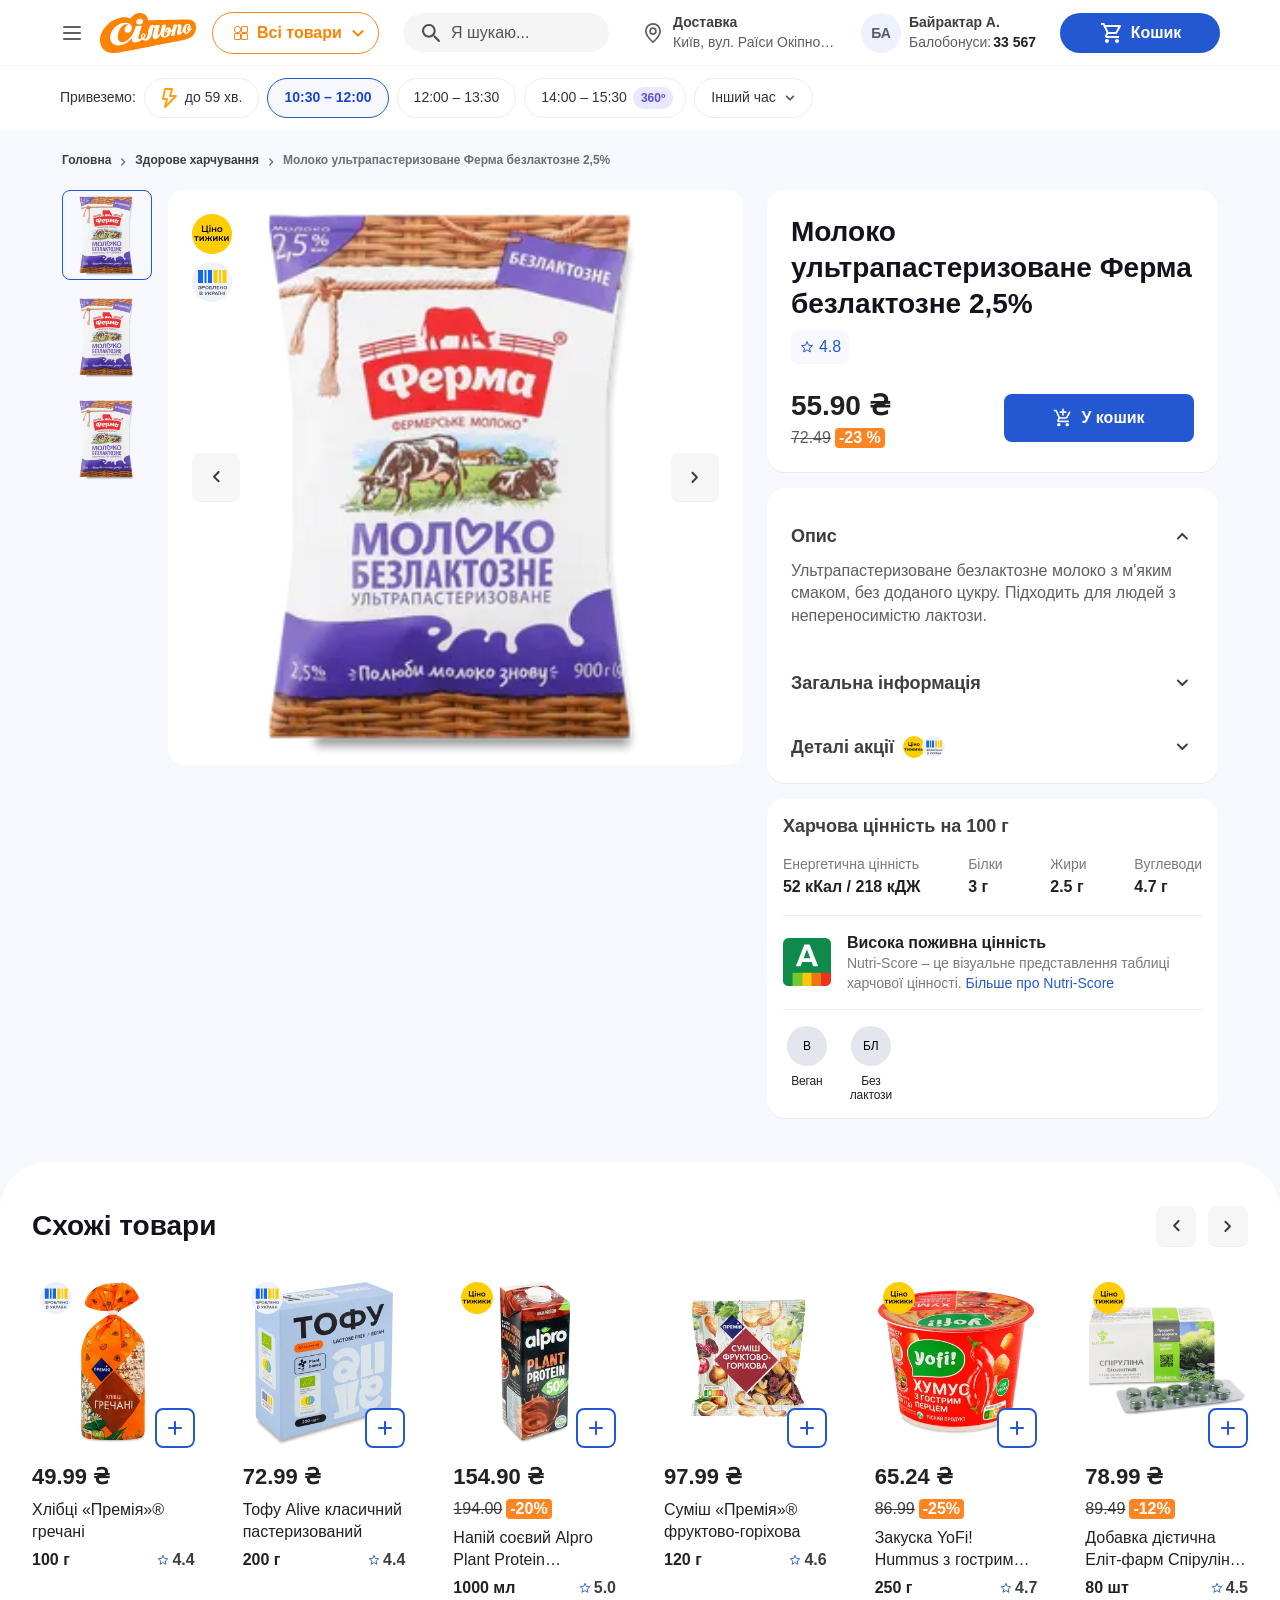
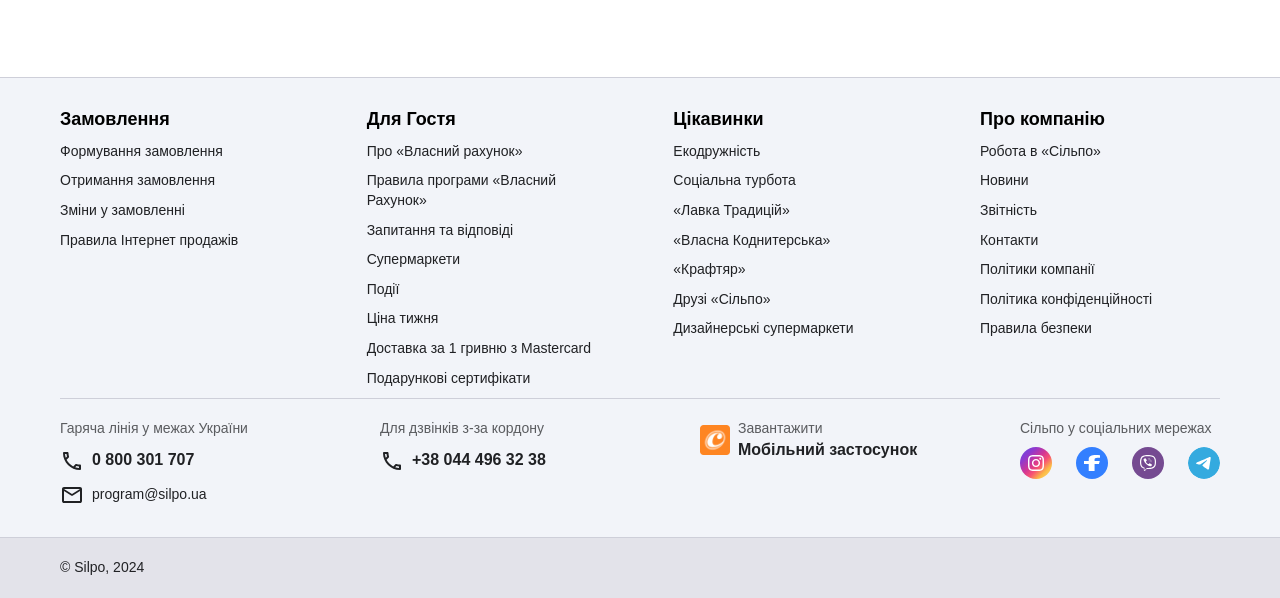
==== docs/product-2.html @ 49ce279c "Rename he/ to docs/ for GitHub Pages GitHub Pages' "deploy from a branch" source only supports the r" ====
<!doctype html>
<html lang="uk">
<head>
<meta charset="UTF-8" />
<meta name="viewport" content="width=device-width, initial-scale=1.0" />
<title id="page-title">Товар — Сільпо</title>
<link rel="stylesheet" href="styles.css" />
</head>
<body class="pdp-body">

  <div class="pdp-header-bar">
  <header class="header-row">
    <div class="header-left">
      <div class="header-brand">
        <img class="icon-btn" src="assets/burger-menu.svg" alt="Меню" />
        <img class="logo" src="assets/logo.svg" alt="Сільпо" />
        <div class="all-goods-pill">
          <span class="services-icon"><span></span><span></span><span></span><span></span></span>
          <span class="label">Всі товари</span>
          <img class="icon-btn" src="assets/expand-more.svg" alt="" />
        </div>
      </div>
      <div class="header-search">
        <img class="icon-btn" src="assets/search-icon.svg" alt="" />
        <span>Я шукаю...</span>
      </div>
    </div>
    <div class="header-right">
      <div class="location">
        <div class="location-icon-wrap"><img src="assets/location-icon.svg" alt="" /></div>
        <div class="location-text">
          <div class="line1">Доставка</div>
          <div class="line2">Київ, вул. Раїси Окіпної, 7...</div>
        </div>
      </div>
      <div class="profile">
        <div class="profile-avatar">БА</div>
        <div class="profile-info">
          <div class="name">Байрактар А.</div>
          <div class="balance"><span class="label">Балобонуси:</span><span class="value">33 567</span></div>
        </div>
      </div>
      <button class="header-cart-btn" aria-label="Кошик">
        <img src="assets/cart-outline.svg" alt="" />
        <span>Кошик</span>
      </button>
    </div>

    <div class="header-row-mobile">
      <div class="header-mobile-left">
        <img class="icon-btn" src="assets/burger-menu.svg" alt="Меню" />
        <img class="logo" src="assets/logo.svg" alt="Сільпо" />
        <button class="mobile-icon-btn"><img src="assets/search-icon.svg" alt="Пошук" /></button>
      </div>
      <div class="header-mobile-right">
        <div class="location-mobile">
          <button class="mobile-icon-btn"><img src="assets/location-icon.svg" alt="Доставка" /></button>
          <span class="location-mobile-text">Київ, вул. Раїси Окіпної, 7...</span>
        </div>
        <div class="profile-avatar profile-avatar-mobile">БА</div>
      </div>
    </div>
  </header>
  </div>

  <div class="pdp-timeslots-bar">
  <div class="timeslots">
    <span class="timeslots-label">Привеземо:</span>
    <div class="chip with-icon"><img src="assets/express-default.svg" alt="" />до 59 хв.</div>
    <div class="chip selected">10:30 – 12:00<img class="mobile-only-chevron" src="assets/expand-more-down.svg" alt="" /></div>
    <div class="chip">12:00 – 13:30</div>
    <div class="chip with-tag">14:00 – 15:30 <span class="tag-pill">360º</span></div>
    <div class="chip dropdown">Інший час <img src="assets/expand-more-down.svg" alt="" /></div>
  </div>
  </div>

  <section class="pdp-hero">
   <div class="pdp-hero-content">
    <nav class="pdp-breadcrumbs">
      <a href="index-2.html">Головна</a>
      <img src="assets/breadcrumb-chevron.svg" class="pdp-breadcrumb-chevron" alt="" />
      <a href="index-2.html">Здорове харчування</a>
      <img src="assets/breadcrumb-chevron.svg" class="pdp-breadcrumb-chevron" alt="" />
      <span class="pdp-crumb-current" id="crumb-current"></span>
    </nav>
    <div class="pdp-hero-inner">
    <div class="pdp-gallery">
      <div class="pdp-thumbs" id="pdp-thumbs"></div>
      <div class="pdp-main-photo">
        <img id="pdp-main-img" src="" alt="" />
        <div class="pdp-photo-badges" id="pdp-photo-badges"></div>
        <div class="pdp-photo-nav">
          <button class="pdp-nav-btn prev"><img src="assets/pdp/pdp-collapse-nav.svg" alt="Попереднє фото" /></button>
          <button class="pdp-nav-btn next"><img src="assets/pdp/pdp-collapse-nav.svg" alt="Наступне фото" /></button>
        </div>
      </div>
    </div>

    <div class="pdp-info">
      <div class="pdp-details-card">
        <div class="pdp-title-block">
          <h1 class="pdp-title" id="pdp-title"></h1>
          <div class="pdp-rating">
            <img src="assets/pdp/pdp-star.svg" alt="" />
            <span id="pdp-rating-text"></span>
          </div>
        </div>
        <div class="pdp-price-buy">
          <div class="pdp-price-box">
            <div class="pdp-price" id="pdp-price"></div>
            <div class="pdp-discount-row" id="pdp-discount-row">
              <span class="pdp-old-price" id="pdp-old-price"></span>
              <span class="pdp-discount-tag" id="pdp-discount-tag"></span>
            </div>
          </div>
          <button class="pdp-buy-btn">
            <img src="assets/pdp/pdp-minus.svg" alt="" />
            <span>У кошик</span>
          </button>
        </div>
      </div>

      <div class="pdp-accordions-card">
        <div class="pdp-accordion open">
          <button class="pdp-accordion-toggle" aria-expanded="true">
            <span class="pdp-accordion-title">Опис</span>
            <img class="pdp-accordion-chevron" src="assets/pdp/pdp-collapse.svg" alt="" />
          </button>
          <div class="pdp-accordion-content">
            <div class="pdp-promo-row">
              <div class="pdp-promo-text">
                <p id="pdp-description"></p>
              </div>
            </div>
          </div>
        </div>

        <div class="pdp-accordion">
          <button class="pdp-accordion-toggle" aria-expanded="false">
            <span class="pdp-accordion-title">Загальна інформація</span>
            <img class="pdp-accordion-chevron" src="assets/pdp/pdp-collapse.svg" alt="" />
          </button>
          <div class="pdp-accordion-content">
            <div class="pdp-info-row"><span class="pdp-info-label">Країна</span><span class="pdp-info-value" id="pdp-country"></span></div>
            <div class="pdp-info-row"><span class="pdp-info-label">Торгова марка</span><span class="pdp-info-value" id="pdp-brand"></span></div>
            <div class="pdp-info-row"><span class="pdp-info-label">Кількість одиниць</span><span class="pdp-info-value" id="pdp-units"></span></div>
          </div>
        </div>

        <div class="pdp-accordion" id="pdp-promo-accordion">
          <button class="pdp-accordion-toggle" aria-expanded="false">
            <span class="pdp-accordion-title">Деталі акції</span>
            <span class="pdp-accordion-badges" id="pdp-accordion-badges"></span>
            <img class="pdp-accordion-chevron" src="assets/pdp/pdp-collapse.svg" alt="" />
          </button>
          <div class="pdp-accordion-content" id="pdp-promo-rows"></div>
        </div>
      </div>

      <div class="pdp-nutrients-card">
        <p class="pdp-nutrients-title">Харчова цінність на 100 г</p>
        <div class="pdp-nutrients-table">
          <div class="pdp-nutrients-value">
            <span class="pdp-nutrients-label">Енергетична цінність</span>
            <span class="pdp-nutrients-amount" id="pdp-nutrients-energy"></span>
          </div>
          <div class="pdp-nutrients-value">
            <span class="pdp-nutrients-label">Білки</span>
            <span class="pdp-nutrients-amount" id="pdp-nutrients-protein"></span>
          </div>
          <div class="pdp-nutrients-value">
            <span class="pdp-nutrients-label">Жири</span>
            <span class="pdp-nutrients-amount" id="pdp-nutrients-fat"></span>
          </div>
          <div class="pdp-nutrients-value">
            <span class="pdp-nutrients-label">Вуглеводи</span>
            <span class="pdp-nutrients-amount" id="pdp-nutrients-carbs"></span>
          </div>
        </div>
        <div class="pdp-nutrients-score-row" id="pdp-nutrients-score-row"></div>
        <div class="pdp-nutrients-tags-row" id="pdp-nutrients-tags"></div>
      </div>
    </div>
   </div>
   </div>
  </section>

  <section class="pdp-similar">
    <div class="pdp-similar-header">
      <h2>Схожі товари</h2>
      <div class="pdp-similar-nav">
        <button class="pdp-nav-btn small prev"><img src="assets/pdp/pdp-collapse.svg" alt="Попередні" /></button>
        <button class="pdp-nav-btn small next"><img src="assets/pdp/pdp-collapse.svg" alt="Наступні" /></button>
      </div>
    </div>
    <div class="pdp-similar-grid" id="pdp-similar-grid"></div>
  </section>

<footer class="site-footer">
  <div class="footer-top">
    <div class="footer-top-inner">
      <div class="footer-columns">
        <div class="footer-col">
          <button class="footer-col-toggle" aria-expanded="false">
            <h3>Замовлення</h3>
            <img class="footer-chevron" src="assets/footer-chevron.svg" alt="" />
          </button>
          <div class="footer-col-links">
            <a href="#">Формування замовлення</a>
            <a href="#">Отримання замовлення</a>
            <a href="#">Зміни у замовленні</a>
            <a href="#">Правила Інтернет продажів</a>
          </div>
        </div>
        <div class="footer-col">
          <button class="footer-col-toggle" aria-expanded="false">
            <h3>Для Гостя</h3>
            <img class="footer-chevron" src="assets/footer-chevron.svg" alt="" />
          </button>
          <div class="footer-col-links">
            <a href="#">Про «Власний рахунок»</a>
            <a href="#">Правила програми «Власний Рахунок»</a>
            <a href="#">Запитання та відповіді</a>
            <a href="#">Cупермаркети</a>
            <a href="#">Події</a>
            <a href="#">Ціна тижня</a>
            <a href="#">Доставка за 1 гривню з Masterсard</a>
            <a href="#">Подарункові сертифікати</a>
          </div>
        </div>
        <div class="footer-col">
          <button class="footer-col-toggle" aria-expanded="false">
            <h3>Цікавинки</h3>
            <img class="footer-chevron" src="assets/footer-chevron.svg" alt="" />
          </button>
          <div class="footer-col-links">
            <a href="#">Екодружність</a>
            <a href="#">Соціальна турбота</a>
            <a href="#">«Лавка Традицій»</a>
            <a href="#">«Власна Коднитерська»</a>
            <a href="#">«Крафтяр»</a>
            <a href="#">Друзі «Сільпо»</a>
            <a href="#">Дизайнерські супермаркети</a>
          </div>
        </div>
        <div class="footer-col">
          <button class="footer-col-toggle" aria-expanded="false">
            <h3>Про компанію</h3>
            <img class="footer-chevron" src="assets/footer-chevron.svg" alt="" />
          </button>
          <div class="footer-col-links">
            <a href="#">Робота в «Сільпо»</a>
            <a href="#">Новини</a>
            <a href="#">Звітність</a>
            <a href="#">Контакти</a>
            <a href="#">Політики компанії</a>
            <a href="#">Політика конфіденційності</a>
            <a href="#">Правила безпеки</a>
          </div>
        </div>
      </div>

      <div class="footer-contact-row">
        <div class="footer-call">
          <span class="call-label">Гаряча лінія у межах України</span>
          <span class="call-value"><img src="assets/phone-icon.svg" alt="" /><span>0 800 301 707</span></span>
          <span class="footer-mail"><img src="assets/mail-icon.svg" alt="" /><span>program@silpo.ua</span></span>
        </div>
        <div class="footer-call">
          <span class="call-label">Для дзвінків з-за кордону</span>
          <span class="call-value"><img src="assets/phone-icon.svg" alt="" /><span>+38 044 496 32 38</span></span>
        </div>
        <div class="footer-app">
          <img src="assets/logo-app.png" alt="Сільпо застосунок" />
          <div>
            <div class="app-download">Завантажити</div>
            <div class="app-name">Мобільний застосунок</div>
          </div>
        </div>
        <div class="footer-social">
          <span>Сільпо у соціальних мережах</span>
          <div class="icons">
            <span class="social-icon instagram"><img src="assets/social-instagram-glyph.svg" alt="Instagram" /></span>
            <span class="social-icon facebook"><img src="assets/social-facebook-glyph.svg" alt="Facebook" /></span>
            <span class="social-icon viber"><img src="assets/social-viber-glyph.svg" alt="Viber" /></span>
            <span class="social-icon telegram"><img src="assets/social-fourth.svg" alt="Telegram" /></span>
          </div>
        </div>
      </div>
    </div>
  </div>
  <div class="footer-bottom">
    <div class="footer-bottom-inner"><span>© Silpo, 2024</span></div>
  </div>
</footer>

<div class="pdp-sticky-bar">
  <div class="pdp-price-box">
    <div class="pdp-price" id="sticky-price"></div>
    <div class="pdp-discount-row" id="sticky-discount-row">
      <span class="pdp-old-price" id="sticky-old-price"></span>
      <span class="pdp-discount-tag" id="sticky-discount-tag"></span>
    </div>
  </div>
  <button class="pdp-buy-btn">
    <img src="assets/pdp/pdp-minus.svg" alt="" />
    <span>У кошик</span>
  </button>
</div>

<div class="pdp-cart-bubble">
  <span class="pdp-cart-icon-wrap">
    <img src="assets/pdp/cart-icon.svg" alt="" />
    <span class="pdp-cart-badge">6</span>
  </span>
  <span class="pdp-cart-total">123.00 грн</span>
</div>

<script src="common.js"></script>
<script src="products.js"></script>
<script src="pdp-2.js"></script>
</body>
</html>
---- docs/styles.css ----
* {
  box-sizing: border-box;
  margin: 0;
  padding: 0;
}

:root {
  --font-proxima: 'Proxima Nova', -apple-system, BlinkMacSystemFont, 'Segoe UI', Arial, sans-serif;
  --font-silpo: 'Silpo Text', -apple-system, BlinkMacSystemFont, 'Segoe UI', Arial, sans-serif;

  --black-87: rgba(19, 19, 30, 0.87);
  --black-72: rgba(19, 19, 30, 0.72);
  --black-60: rgba(19, 19, 30, 0.6);
  --black-8: rgba(19, 19, 30, 0.08);
  --black-4: rgba(19, 19, 30, 0.04);

  --gray-87: rgba(32, 33, 36, 0.87);
  --gray-72: rgba(32, 33, 36, 0.72);
  --gray-54: rgba(32, 33, 36, 0.54);
  --gray-38: rgba(32, 33, 36, 0.38);

  --blue-500: #2358d1;
  --blue-600: #1a47c6;
  --blue-700: #2458d3;
  --blue-50: #f6f8fd;
  --blue-100: #eef2fc;

  --orange-500: #fe8522;
  --orange-alt: #ff8200;

  --purple-bg: #e9e8ff;
  --purple-text: #5751d5;

  --text-primary: #202124;
  --additional-300: #cecfd9;
  --additional-100: #f2f4f9;
  --additional-300b: #e3e3ea;
}

html, body {
  background: #ffffff;
  color: var(--text-primary);
  font-family: var(--font-silpo);
}

img {
  display: block;
  max-width: 100%;
}

button {
  font: inherit;
  color: inherit;
  background: none;
  border: none;
  cursor: pointer;
}

.page {
  max-width: 1440px;
  margin: 0 auto;
  background: #ffffff;
}

/* ===== Header ===== */
.pdp-header-bar {
  position: sticky;
  top: 0;
  z-index: 50;
  width: 100%;
  background: #ffffff;
}
.pdp-timeslots-bar {
  width: 100%;
  background: #ffffff;
}
.header-row {
  position: sticky;
  top: 0;
  z-index: 50;
  display: flex;
  align-items: center;
  justify-content: center;
  gap: 24px;
  padding: 12px 60px;
  max-width: 1440px;
  margin: 0 auto;
  background: #ffffff;
}
.header-row::after {
  content: "";
  position: absolute;
  left: 50%;
  bottom: 0;
  width: 100vw;
  transform: translateX(-50%);
  height: 1px;
  background: var(--black-4);
  pointer-events: none;
}

.header-left {
  display: flex;
  align-items: center;
  gap: 24px;
  flex: 1 0 0;
  min-width: 0;
}

.header-brand {
  display: flex;
  align-items: center;
  gap: 16px;
  flex-shrink: 0;
}

.icon-btn {
  width: 24px;
  height: 24px;
  flex-shrink: 0;
}

.logo {
  width: 96px;
  height: 40px;
  flex-shrink: 0;
}

.all-goods-pill {
  display: flex;
  align-items: center;
  gap: 4px;
  width: 167px;
  padding: 8px 16px;
  border: 1.5px solid var(--orange-500);
  border-radius: 60px;
  flex-shrink: 0;
}

.services-icon {
  width: 24px;
  height: 24px;
  flex-shrink: 0;
  display: grid;
  grid-template-columns: 6.6px 6.6px;
  grid-template-rows: 6.6px 6.6px;
  gap: 0.6px;
  place-content: center;
}
.services-icon span {
  border: 1.5px solid var(--orange-500);
  border-radius: 1px;
}
.services-icon span:first-child {
  border-radius: 3px;
}

.all-goods-pill span.label {
  flex: 1 0 0;
  font-family: var(--font-proxima);
  font-weight: 600;
  font-size: 16px;
  color: var(--orange-alt);
  white-space: nowrap;
}

.header-search {
  display: flex;
  align-items: center;
  gap: 8px;
  flex: 1 0 0;
  min-width: 0;
  padding: 8px 16px;
  border-radius: 80px;
  background: var(--black-4);
  box-shadow: inset 0 -1px 0 0 #ffffff;
}
.header-search .icon-btn {
  color: var(--black-72);
}
.header-search span {
  flex: 1 0 0;
  min-width: 0;
  font-family: var(--font-proxima);
  font-size: 16px;
  color: var(--black-72);
  white-space: nowrap;
  overflow: hidden;
  text-overflow: ellipsis;
}

.header-right {
  display: flex;
  align-items: center;
  justify-content: flex-end;
  gap: 24px;
  flex-shrink: 0;
}

.location {
  display: flex;
  align-items: center;
}
.location-icon-wrap {
  display: flex;
  padding: 8px;
  border-radius: 30px;
}
.location-icon-wrap img {
  width: 24px;
  height: 24px;
}
.location-text {
  width: 164px;
  overflow: hidden;
}
.location-text .line1 {
  font-weight: 600;
  font-size: 14px;
  line-height: 1.4;
  color: var(--gray-87);
}
.location-text .line2 {
  font-size: 14px;
  line-height: 1.4;
  color: var(--gray-72);
  white-space: nowrap;
  overflow: hidden;
  text-overflow: ellipsis;
}

.header-cart-btn {
  display: none;
  align-items: center;
  justify-content: center;
  gap: 8px;
  width: 160px;
  height: 40px;
  padding: 0 24px;
  border-radius: 100px;
  background: var(--blue-700);
  border: none;
  flex-shrink: 0;
}
.header-cart-btn img {
  width: 24px;
  height: 24px;
}
.header-cart-btn span {
  font-family: var(--font-proxima);
  font-weight: 700;
  font-size: 16px;
  color: #ffffff;
  white-space: nowrap;
}
@media (min-width: 1200px) {
  .header-cart-btn {
    display: flex;
  }
}

.profile {
  display: flex;
  align-items: center;
  gap: 8px;
}
.profile-avatar {
  width: 40px;
  height: 40px;
  border-radius: 30px;
  background: var(--blue-100);
  display: flex;
  align-items: center;
  justify-content: center;
  font-weight: 600;
  font-size: 14px;
  color: var(--gray-72);
  flex-shrink: 0;
}
.profile-info {
  font-size: 14px;
}
.profile-info .name {
  font-weight: 600;
  color: var(--gray-87);
  width: 116px;
  line-height: 1.4;
}
.profile-info .balance {
  display: flex;
  gap: 2px;
  white-space: nowrap;
  line-height: 1.4;
}
.profile-info .balance .label {
  color: var(--gray-72);
}
.profile-info .balance .value {
  font-weight: 600;
  color: var(--text-primary);
}

/* ===== Timeslots ===== */
.timeslots {
  display: flex;
  align-items: center;
  gap: 8px;
  padding: 12px 60px;
  max-width: 1440px;
  margin: 0 auto;
  background: #ffffff;
}
.timeslots-label {
  font-size: 14px;
  line-height: 1.25;
  color: var(--black-87);
  white-space: nowrap;
}
.chip {
  display: flex;
  align-items: center;
  justify-content: center;
  height: 40px;
  padding: 8px 16px;
  border-radius: 100px;
  border: 1px solid var(--black-8);
  font-size: 14px;
  line-height: 1.25;
  color: var(--black-87);
  white-space: nowrap;
}
.chip.with-icon {
  gap: 4px;
  padding-left: 12px;
}
.chip.with-icon img {
  width: 24px;
  height: 24px;
}
.chip.selected {
  background: var(--blue-50);
  border-color: var(--blue-500);
  font-weight: 600;
  color: var(--blue-600);
}
.chip.with-tag {
  gap: 6px;
  padding-left: 16px;
  padding-right: 12px;
}
.tag-pill {
  display: flex;
  align-items: center;
  justify-content: center;
  height: 22px;
  padding: 4px 8px;
  border-radius: 100px;
  background: var(--purple-bg);
  font-weight: 700;
  font-size: 12px;
  color: var(--purple-text);
}
.chip.dropdown {
  gap: 4px;
  padding-left: 16px;
  padding-right: 12px;
}
.chip.dropdown img {
  width: 20px;
  height: 20px;
}

/* ===== Banner ===== */
.banners {
  padding: 24px 60px;
  background: #ffffff;
}
.banner-content {
  display: flex;
  height: 264px;
}
.main-banner {
  position: relative;
  flex: 1 0 0;
  height: 264px;
  border-radius: 18px;
  overflow: hidden;
  display: flex;
  flex-direction: column;
  align-items: center;
  justify-content: center;
  padding: 16px;
}
.main-banner img.bg {
  position: absolute;
  inset: 0;
  width: 100%;
  height: 100%;
  object-fit: cover;
}
.main-banner img.bg-mobile {
  display: none;
}
.main-banner img.bg-desktop {
  display: block;
}
.banner-arrows {
  position: relative;
  display: flex;
  align-items: center;
  justify-content: space-between;
  width: 100%;
}
.banner-arrow {
  display: flex;
  align-items: center;
  justify-content: center;
  width: 32px;
  height: 32px;
  border-radius: 8px;
  background: rgba(255, 255, 255, 0.6);
  filter: drop-shadow(0px 1px 0px rgba(0, 0, 0, 0.06));
}
.banner-arrow img {
  width: 24px;
  height: 24px;
}
.banner-arrow.prev img {
  transform: rotate(-90deg);
}
.banner-arrow.next img {
  transform: rotate(90deg);
}

/* ===== Breadcrumbs ===== */
.breadcrumbs {
  display: flex;
  align-items: center;
  gap: 4px;
  padding: 16px 60px;
}
.breadcrumbs a {
  font-weight: 600;
  font-size: 14px;
  line-height: 1.25;
  color: var(--black-60);
  text-decoration: none;
}
.breadcrumbs img {
  width: 16px;
  height: 16px;
}
.breadcrumbs .current {
  font-weight: 600;
  font-size: 14px;
  line-height: 1.25;
  color: var(--black-87);
}

/* ===== Category chips ===== */
.category-chips {
  display: flex;
  flex-wrap: wrap;
  gap: 8px;
  padding: 4px 60px;
  background: #ffffff;
}
.cat-chip {
  display: flex;
  align-items: center;
  gap: 6px;
  height: 40px;
  padding: 6px 12px 6px 6px;
  border-radius: 50px;
  border: 1px solid var(--black-8);
  background: rgba(255, 255, 255, 0.6);
  white-space: nowrap;
}
.cat-chip .dot {
  width: 32px;
  height: 32px;
  border-radius: 100px;
  background: #ebf6d8;
  flex-shrink: 0;
}
.cat-chip .cat-label {
  font-size: 14px;
  line-height: 1.25;
  color: var(--black-87);
}
.cat-chip .cat-count {
  font-family: var(--font-proxima);
  font-size: 14px;
  line-height: 1.4;
  color: var(--gray-54);
}
.cat-chip.all {
  padding: 8px 16px;
  background: var(--blue-50);
  border-color: var(--blue-500);
  color: var(--blue-600);
}
.cat-chip.all .cat-label {
  font-weight: 600;
  color: var(--blue-600);
}
.cat-chip.all .cat-count {
  color: var(--blue-600);
}

/* ===== Filters/Sort ===== */
.filters-sort {
  display: flex;
  align-items: center;
  justify-content: space-between;
  padding: 12px 60px;
}
.filters-btn {
  display: flex;
  align-items: center;
  gap: 8px;
  padding: 4px 8px 4px 6px;
}
.filters-btn img {
  width: 24px;
  height: 24px;
}
.filters-btn span {
  font-family: var(--font-proxima);
  font-weight: 600;
  font-size: 14px;
  color: var(--gray-72);
}
.sort-btn {
  display: flex;
  align-items: center;
  gap: 8px;
  padding: 4px 8px 4px 12px;
  border-radius: 50px;
}
.sort-btn span {
  font-weight: 600;
  font-size: 14px;
  color: var(--gray-72);
}
.sort-btn img {
  width: 24px;
  height: 24px;
}

/* ===== Title ===== */
.page-title {
  padding: 16px 60px 24px;
}
.page-title h1 {
  font-family: var(--font-proxima);
  font-weight: 700;
  font-size: 32px;
  line-height: 1;
  color: var(--text-primary);
}

/* ===== Product grid ===== */
.product-section {
  padding: 0 60px;
}
.product-row {
  display: grid;
  grid-template-columns: repeat(6, 1fr);
  gap: 16.8px;
  margin-bottom: 32px;
}
.product-card {
  width: auto;
  background: #ffffff;
}
.product-image {
  position: relative;
  width: 100%;
  height: 206px;
  border-radius: 8px;
  overflow: hidden;
}
.product-image img.photo {
  width: 100%;
  height: 100%;
  object-fit: cover;
}
.product-badges {
  position: absolute;
  left: 8px;
  top: 8px;
  display: flex;
  gap: 4px;
}
.product-badge {
  width: 40px;
  height: 40px;
}
.counter-plus {
  position: absolute;
  right: 0;
  bottom: 0;
  width: 40px;
  height: 40px;
  padding: 8px;
  border-radius: 8px;
  background: #ffffff;
  border: 2px solid var(--blue-500);
  display: flex;
  align-items: center;
  justify-content: center;
}
.counter-plus img {
  width: 24px;
  height: 24px;
}
.counter-timeslot {
  position: absolute;
  right: 0;
  bottom: 0;
  height: 40px;
  display: flex;
  align-items: center;
  border-radius: 8px;
  overflow: hidden;
  background: var(--blue-100);
}
.counter-timeslot .ts-label {
  display: flex;
  align-items: center;
  height: 100%;
  padding: 4px 12px;
  font-weight: 700;
  font-size: 16px;
  line-height: 1.4;
  color: var(--blue-600);
  white-space: nowrap;
}
.counter-timeslot .ts-plus {
  width: 40px;
  height: 40px;
  padding: 8px;
  border-radius: 8px;
  background: #ffffff;
  border: 2px solid var(--blue-500);
  display: flex;
  align-items: center;
  justify-content: center;
}
.counter-timeslot .ts-plus img {
  width: 24px;
  height: 24px;
}

.product-content {
  display: flex;
  flex-direction: column;
  gap: 8px;
  padding-top: 16px;
}
.product-price {
  font-weight: 700;
  font-size: 22px;
  line-height: 1.2;
  color: var(--text-primary);
}
.product-discount {
  display: flex;
  align-items: center;
  gap: 4px;
  width: 174px;
  margin-top: 4px;
}
.old-price {
  font-size: 16px;
  line-height: 1.4;
  color: var(--gray-87);
  text-decoration: line-through;
}
.discount-tag {
  display: flex;
  align-items: center;
  gap: 2px;
  height: 20px;
  padding: 0 4px;
  border-radius: 4px;
  background: var(--orange-500);
  font-family: var(--font-proxima);
  font-weight: 700;
  font-size: 16px;
  line-height: 16px;
  color: #ffffff;
}
.product-title {
  display: flex;
  flex-direction: column;
}
.product-name {
  font-size: 18px;
  line-height: 1.3;
  color: var(--text-primary);
  overflow: hidden;
  text-overflow: ellipsis;
  display: -webkit-box;
  -webkit-line-clamp: 2;
  -webkit-box-orient: vertical;
  max-height: 47px;
}
.product-meta {
  display: flex;
  align-items: center;
  justify-content: space-between;
  gap: 8px;
}
.product-weight {
  font-weight: 600;
  font-size: 16px;
  line-height: 1.4;
  color: var(--text-primary);
}
.product-rating {
  display: flex;
  align-items: center;
  gap: 2px;
  flex-shrink: 0;
}
.product-rating img {
  width: 14px;
  height: 14px;
}
.product-rating span {
  font-weight: 600;
  font-size: 16px;
  line-height: 1.4;
  color: var(--gray-87);
}

.product-diet-badges {
  display: flex;
  align-items: center;
  gap: 4px;
  min-width: 0;
}
.listing-tags {
  display: flex;
  align-items: center;
  gap: 4px;
  flex-shrink: 0;
}
.listing-tag {
  width: 24px;
  height: 24px;
  border-radius: 50%;
  background: #e4e5ed;
  display: flex;
  align-items: center;
  justify-content: center;
  flex-shrink: 0;
}
.listing-tag-code {
  font-weight: 500;
  font-size: 9px;
  letter-spacing: -0.1px;
  color: #000000;
}
.listing-tag.lg {
  width: 28px;
  height: 28px;
}
.listing-tag.lg .listing-tag-code {
  font-size: 10px;
}

/* ===== Nutri-Score ===== */
.nutri-score-badge {
  height: 30px;
  width: auto;
  flex-shrink: 0;
}
.nutri-score-badge-square {
  width: 24px;
  height: 24px;
  flex-shrink: 0;
}

/* ===== Badge tooltips ===== */
.has-tooltip {
  position: relative;
  display: inline-flex;
  outline: none;
}
.has-tooltip::after {
  content: attr(data-tooltip);
  position: absolute;
  bottom: calc(100% + 8px);
  left: 50%;
  transform: translate(-50%, 4px);
  width: max-content;
  max-width: 200px;
  padding: 6px 10px;
  border-radius: 6px;
  background: rgba(32, 33, 36, 0.92);
  color: #ffffff;
  font-family: var(--font-proxima);
  font-size: 12px;
  font-weight: 400;
  line-height: 1.35;
  text-align: center;
  opacity: 0;
  visibility: hidden;
  pointer-events: none;
  transition: opacity 0.15s ease, transform 0.15s ease;
  z-index: 30;
}
.has-tooltip:hover::after,
.has-tooltip:focus-visible::after {
  opacity: 1;
  visibility: visible;
  transform: translate(-50%, 0);
}

/* ===== Show more + Pagination ===== */
.load-more-section {
  display: flex;
  flex-direction: column;
  align-items: center;
  gap: 24px;
  padding-top: 40px;
}
.show-more-btn {
  width: 272px;
  height: 40px;
  border-radius: 30px;
  border: 1px solid var(--blue-700);
  background: #ffffff;
  font-family: var(--font-proxima);
  font-weight: 600;
  font-size: 14px;
  color: var(--blue-700);
}
.pagination {
  display: flex;
  align-items: center;
  gap: 8px;
  padding-bottom: 16px;
}
.page-btn {
  width: 32px;
  height: 32px;
  border-radius: 8px;
  background: #ffffff;
  display: flex;
  align-items: center;
  justify-content: center;
  font-size: 16px;
  line-height: 1.4;
  color: var(--gray-87);
}
.page-btn img {
  width: 24px;
  height: 24px;
}
.page-btn.active {
  font-family: var(--font-proxima);
  font-weight: 600;
  color: var(--blue-500);
}

/* ===== Also searching ===== */
.also-searching {
  display: flex;
  flex-direction: column;
  gap: 24px;
  padding: 40px 60px 0;
}
.also-searching h2 {
  font-weight: 600;
  font-size: 22px;
  line-height: 26px;
  color: #13131e;
}
.tag-cloud {
  display: flex;
  flex-wrap: wrap;
  gap: 12px;
}
.tag-cloud .pill {
  display: flex;
  align-items: center;
  justify-content: center;
  padding: 12px 16px;
  border-radius: 10px;
  border: 1px solid var(--additional-300);
  background: #ffffff;
  font-weight: 500;
  font-size: 14px;
  line-height: 18px;
  color: var(--black-87);
  white-space: nowrap;
}

/* ===== Footer ===== */
.site-footer {
  margin-top: 60px;
  width: 100%;
}
.pdp-similar + .site-footer {
  margin-top: 0;
}
.footer-top {
  width: 100%;
  background: var(--additional-100);
  border-top: 1px solid var(--additional-300);
}
.footer-top-inner {
  max-width: 1440px;
  margin: 0 auto;
  padding: 20px 60px 0;
}
.footer-columns {
  display: flex;
  align-items: flex-start;
  justify-content: space-between;
}
.footer-col {
  width: 240px;
  display: flex;
  flex-direction: column;
  gap: 10px;
  padding: 10px 0;
}
.footer-col h3 {
  font-weight: 600;
  font-size: 18px;
  line-height: 1.3;
  color: #000000;
}
.footer-col a {
  font-size: 14px;
  line-height: 1.4;
  color: var(--text-primary);
  text-decoration: none;
}

.footer-contact-row {
  display: flex;
  align-items: flex-start;
  justify-content: space-between;
  border-top: 1px solid var(--additional-300);
  padding: 20px 0 30px;
}
.footer-call {
  width: 240px;
  display: flex;
  flex-direction: column;
  gap: 10px;
}
.footer-call .call-label {
  font-size: 14px;
  line-height: 1.4;
  color: var(--gray-72);
}
.footer-call .call-value {
  display: flex;
  align-items: center;
  gap: 8px;
}
.footer-call .call-value img {
  width: 24px;
  height: 24px;
}
.footer-call .call-value span {
  font-weight: 600;
  font-size: 16px;
  line-height: 1.4;
  color: var(--text-primary);
}
.footer-mail {
  display: flex;
  align-items: center;
  gap: 8px;
}
.footer-mail img {
  width: 24px;
  height: 24px;
}
.footer-mail span {
  font-size: 14px;
  line-height: 1.4;
  color: var(--text-primary);
}

.footer-app {
  width: 240px;
  display: flex;
  align-items: center;
  gap: 8px;
}
.footer-app img {
  width: 30px;
  height: 30px;
}
.footer-app .app-download {
  font-size: 14px;
  line-height: 1.4;
  color: var(--gray-72);
}
.footer-app .app-name {
  font-weight: 600;
  font-size: 16px;
  line-height: 1.4;
  color: var(--text-primary);
}

.footer-social {
  display: flex;
  flex-direction: column;
  gap: 8px;
}
.footer-social span {
  font-size: 14px;
  line-height: 1.4;
  color: var(--gray-72);
}
.footer-social .icons {
  display: flex;
  gap: 24px;
}
.social-icon {
  position: relative;
  width: 32px;
  height: 32px;
  border-radius: 50px;
  display: flex;
  align-items: center;
  justify-content: center;
}
.social-icon.instagram {
  background: linear-gradient(-45deg, rgb(251, 225, 138) 0.96%, rgb(252, 187, 69) 21.96%, rgb(247, 82, 116) 38.96%, rgb(213, 54, 146) 52.96%, rgb(143, 57, 206) 74.96%, rgb(91, 79, 233) 100.96%);
}
.social-icon.facebook {
  background: #337fff;
}
.social-icon.viber {
  background: #754a91;
}
.social-icon.instagram img,
.social-icon.facebook img,
.social-icon.viber img {
  width: 50%;
  height: 50%;
}
.social-icon.telegram img {
  width: 100%;
  height: 100%;
  border-radius: 50px;
}

.footer-bottom {
  width: 100%;
  background: var(--additional-300b);
  border-top: 1px solid var(--additional-300);
}
.footer-bottom-inner {
  max-width: 1440px;
  margin: 0 auto;
  height: 60px;
  display: flex;
  align-items: center;
  padding: 0 60px;
}
.footer-bottom span {
  font-family: var(--font-proxima);
  font-size: 14px;
  line-height: 1.2;
  color: var(--text-primary);
}

/* ===== Product detail page ===== */
.pdp-body {
  /* shows through the rounded top corners of .pdp-similar, since nothing else sits behind them */
  background: var(--blue-50);
}
.pdp-breadcrumbs {
  display: flex;
  align-items: center;
  gap: 4px;
  padding: 20px 62px;
}
.pdp-breadcrumbs a,
.pdp-crumb-ellipsis,
.pdp-crumb-current {
  font-weight: 600;
  font-size: 12px;
  line-height: 16px;
  color: rgba(32, 33, 36, 0.87);
  text-decoration: none;
  white-space: nowrap;
}
.pdp-crumb-current {
  color: rgba(19, 19, 30, 0.6);
  overflow: hidden;
  text-overflow: ellipsis;
}
.pdp-breadcrumb-chevron {
  width: 16px;
  height: 16px;
  margin-top: 4px;
  flex-shrink: 0;
}

.pdp-hero {
  width: 100%;
  background: var(--blue-50);
}
.pdp-hero-content {
  max-width: 1440px;
  margin: 0 auto;
  display: flex;
  flex-direction: column;
}
.pdp-hero-inner {
  display: flex;
  gap: 24px;
  padding: 0 62px 44px;
  align-items: flex-start;
}
.pdp-gallery {
  display: flex;
  gap: 16px;
  width: 58.9%;
  max-width: 775px;
  flex-shrink: 1;
  min-width: 0;
}
.pdp-thumbs {
  display: flex;
  flex-direction: column;
  gap: 12px;
  flex-shrink: 0;
}
.pdp-thumb {
  width: 90px;
  height: 90px;
  border-radius: 8px;
  padding: 2px;
  border: 1.5px solid transparent;
  overflow: hidden;
  background: none;
  cursor: pointer;
  flex-shrink: 0;
}
.pdp-thumb.active {
  border-color: var(--blue-700);
}
.pdp-thumb img {
  width: 100%;
  height: 100%;
  object-fit: cover;
  border-radius: 8px;
  display: block;
}
.pdp-main-photo {
  position: relative;
  width: 100%;
  height: auto;
  aspect-ratio: 1 / 1;
  border-radius: 16px;
  overflow: hidden;
  flex: 1 1 0;
  min-width: 0;
  background: #ffffff;
}
.pdp-main-photo > img {
  width: 100%;
  height: 100%;
  object-fit: cover;
  border-radius: 18px;
}
.pdp-photo-badges {
  position: absolute;
  left: 24px;
  top: 24px;
  display: flex;
  flex-direction: column;
  gap: 8px;
}
.pdp-photo-badges img {
  width: 40px;
  height: 40px;
}
.pdp-photo-nav {
  position: absolute;
  left: 24px;
  right: 24px;
  top: 50%;
  transform: translateY(-50%);
  display: flex;
  justify-content: space-between;
}
.pdp-nav-btn {
  width: 48px;
  height: 48px;
  border-radius: 8px;
  background: rgba(32, 33, 36, 0.04);
  box-shadow: 0 1px 0 rgba(0, 0, 0, 0.06);
  display: flex;
  align-items: center;
  justify-content: center;
  border: none;
  cursor: pointer;
  flex-shrink: 0;
}
.pdp-nav-btn img {
  width: 24px;
  height: 24px;
}
.pdp-nav-btn.prev img {
  transform: rotate(-90deg);
}
.pdp-nav-btn.next img {
  transform: rotate(90deg);
}
.pdp-nav-btn.small {
  width: 40px;
  height: 40px;
}

.pdp-info {
  flex: 1 0 0;
  min-width: 0;
  display: flex;
  flex-direction: column;
  gap: 16px;
}
.pdp-details-card {
  background: #ffffff;
  width: 100%;
  border-radius: 18px;
  box-shadow: 0 1px 0 rgba(0, 0, 0, 0.06);
  padding: 24px;
  display: flex;
  flex-direction: column;
  gap: 24px;
}
.pdp-title-block {
  display: flex;
  flex-direction: column;
  gap: 8px;
}
.pdp-title {
  font-family: var(--font-silpo);
  font-weight: 600;
  font-size: 28px;
  line-height: 36px;
  color: #13131e;
}
.pdp-rating {
  display: inline-flex;
  align-items: center;
  gap: 4px;
  background: var(--blue-50);
  border-radius: 8px;
  padding: 8px;
  align-self: flex-start;
}
.pdp-rating img {
  width: 16px;
  height: 16px;
}
.pdp-rating span {
  font-size: 16px;
  color: var(--blue-500);
}
.pdp-price-buy {
  display: flex;
  align-items: center;
  justify-content: space-between;
  width: 100%;
}
.pdp-price-box {
  display: flex;
  flex-direction: column;
  gap: 4px;
}
.pdp-price {
  font-family: var(--font-silpo);
  font-weight: 700;
  font-size: 28px;
  line-height: 36px;
  color: #202124;
  white-space: nowrap;
}
.pdp-discount-row {
  display: flex;
  align-items: center;
  gap: 4px;
}
.pdp-old-price {
  font-size: 16px;
  color: var(--gray-72);
  text-decoration: line-through;
  white-space: nowrap;
}
.pdp-discount-tag {
  background: var(--orange-500);
  border-radius: 4px;
  height: 20px;
  display: flex;
  align-items: center;
  justify-content: center;
  padding: 0 4px;
  color: #ffffff;
  font-weight: 700;
  font-size: 16px;
  white-space: nowrap;
}
.pdp-buy-btn {
  width: 190px;
  height: 48px;
  border-radius: 8px;
  background: var(--blue-700);
  display: flex;
  align-items: center;
  justify-content: center;
  gap: 8px;
  border: none;
  cursor: pointer;
  flex-shrink: 0;
}
.pdp-buy-btn img {
  width: 20px;
  height: 20px;
}
.pdp-buy-btn span {
  color: #ffffff;
  font-weight: 700;
  font-size: 16px;
  white-space: nowrap;
}

.pdp-accordions-card {
  background: #ffffff;
  width: 100%;
  border-radius: 18px;
  box-shadow: 0 1px 0 rgba(0, 0, 0, 0.06);
  padding: 24px 24px 12px;
  display: flex;
  flex-direction: column;
  gap: 16px;
}
.pdp-accordion {
  width: 100%;
}
.pdp-accordion-toggle {
  display: flex;
  align-items: center;
  justify-content: space-between;
  gap: 8px;
  width: 100%;
  height: 48px;
  background: none;
  border: none;
  cursor: pointer;
  text-align: left;
}
.pdp-accordion-title {
  font-weight: 600;
  font-size: 18px;
  color: rgba(32, 33, 36, 0.87);
}
.pdp-accordion-chevron {
  width: 24px;
  height: 24px;
  flex-shrink: 0;
  margin-left: auto;
  transition: transform 0.2s;
}
.pdp-accordion:not(.open) .pdp-accordion-chevron {
  transform: scaleY(-1);
}
.pdp-accordion-badges {
  display: none;
  align-items: center;
  flex-shrink: 0;
}
.pdp-accordion-badges img {
  width: 24px;
  height: 24px;
  min-width: 24px;
  min-height: 24px;
  margin-right: -4px;
  border-radius: 100px;
  border: 1.5px solid #ffffff;
}
.pdp-accordion:not(.open) .pdp-accordion-badges {
  display: flex;
}
.pdp-accordion-content {
  display: none;
  flex-direction: column;
  gap: 16px;
  padding-bottom: 16px;
}
.pdp-accordion.open .pdp-accordion-content {
  display: flex;
}
.pdp-info-row {
  display: flex;
  align-items: center;
  justify-content: space-between;
  width: 100%;
  padding-right: 4px;
}
.pdp-info-label {
  font-size: 16px;
  color: var(--gray-72);
}
.pdp-info-value {
  font-size: 16px;
  color: rgba(32, 33, 36, 0.87);
}
.pdp-promo-row {
  display: flex;
  gap: 12px;
  align-items: flex-start;
}
.pdp-promo-icon {
  width: 40px;
  height: 40px;
  flex-shrink: 0;
}
.pdp-promo-text {
  display: flex;
  flex-direction: column;
  gap: 8px;
  font-size: 16px;
  line-height: 1.4;
}
.pdp-promo-text p:first-child {
  color: var(--gray-72);
}
.pdp-promo-dates {
  font-weight: 600;
  color: rgba(32, 33, 36, 0.87);
}

/* ===== PDP nutrients card ===== */
.pdp-nutrients-card {
  background: #ffffff;
  width: 100%;
  border-radius: 18px;
  box-shadow: 0 1px 0 rgba(0, 0, 0, 0.06);
  padding: 16px;
  display: flex;
  flex-direction: column;
  gap: 16px;
}
.pdp-nutrients-title {
  font-weight: 600;
  font-size: 18px;
  line-height: 1.3;
  color: rgba(32, 33, 36, 0.87);
}
.pdp-nutrients-table {
  display: flex;
  align-items: flex-start;
  justify-content: space-between;
  width: 100%;
}
.pdp-nutrients-value {
  display: flex;
  flex-direction: column;
  gap: 2px;
}
.pdp-nutrients-label {
  font-size: 14px;
  line-height: 1.4;
  color: rgba(32, 33, 36, 0.6);
}
.pdp-nutrients-amount {
  font-weight: 600;
  font-size: 16px;
  line-height: 1.4;
  color: var(--text-primary);
}
.pdp-nutrients-score-row {
  display: flex;
  align-items: center;
  gap: 16px;
  width: 100%;
  padding-top: 16px;
  border-top: 1px solid rgba(19, 19, 30, 0.08);
}
.pdp-nutrients-score-icon {
  flex-shrink: 0;
}
.pdp-nutrients-score-icon.square {
  width: 48px;
  height: 48px;
}
.pdp-nutrients-score-icon.pill {
  height: 56px;
  width: auto;
}
.pdp-nutrients-score-text {
  display: flex;
  flex-direction: column;
  flex: 1 0 0;
  min-width: 0;
}
.pdp-nutrients-score-title {
  font-weight: 600;
  font-size: 16px;
  line-height: 1.4;
  color: var(--text-primary);
}
.pdp-nutrients-score-desc {
  font-size: 14px;
  line-height: 1.4;
  color: rgba(32, 33, 36, 0.6);
}
.pdp-nutrients-score-link {
  color: var(--blue-500);
  text-decoration: none;
}
.pdp-nutrients-score-link:hover {
  text-decoration: underline;
}
.pdp-nutrients-tags-row {
  display: flex;
  gap: 16px;
  align-items: flex-start;
  width: 100%;
  padding-top: 16px;
  border-top: 1px solid rgba(19, 19, 30, 0.08);
}
.pdp-nutrients-tag {
  display: flex;
  flex-direction: column;
  align-items: center;
  gap: 8px;
  width: 48px;
  flex-shrink: 0;
}
.pdp-nutrients-tag-icon {
  width: 40px;
  height: 40px;
  border-radius: 24px;
  background: #e4e5ed;
  display: flex;
  align-items: center;
  justify-content: center;
  font-weight: 500;
  font-size: 12px;
  letter-spacing: -0.12px;
  color: #000000;
}
.pdp-nutrients-tag-label {
  font-weight: 500;
  font-size: 12px;
  letter-spacing: -0.12px;
  line-height: 1.17;
  color: var(--text-primary);
  text-align: center;
}

.pdp-similar {
  background: #ffffff;
  border-radius: 48px 48px 0 0;
  padding: 32px 16px 64px;
  display: flex;
  flex-direction: column;
  align-items: center;
}
.pdp-similar-header {
  display: flex;
  align-items: center;
  justify-content: space-between;
  width: 100%;
  max-width: 1316px;
  height: 64px;
}
.pdp-similar-header h2 {
  font-family: var(--font-silpo);
  font-weight: 600;
  font-size: 28px;
  line-height: 36px;
  color: #13131e;
  margin-left: 16px;
}
.pdp-similar-nav {
  display: flex;
  gap: 12px;
  margin-right: 16px;
}
.pdp-similar-grid {
  display: grid;
  grid-template-columns: repeat(6, minmax(0, 1fr));
  gap: 16px;
  width: 100%;
  max-width: 1316px;
}
.pdp-similar-card {
  width: auto;
  background: #ffffff;
  border-radius: 8px;
  padding: 16px;
  display: flex;
  flex-direction: column;
}
.pdp-similar-image {
  position: relative;
  width: 100%;
  height: 174px;
  border-radius: 8px;
  overflow: hidden;
}
.pdp-similar-image img.photo {
  width: 100%;
  height: 100%;
  object-fit: cover;
}
.pdp-similar-badge {
  position: absolute;
  left: 8px;
  top: 8px;
  width: 32px;
  height: 32px;
}
.pdp-similar-counter {
  position: absolute;
  right: 0;
  bottom: 0;
  width: 40px;
  height: 40px;
  background: #ffffff;
  border: 2px solid var(--blue-700);
  border-radius: 8px;
  display: flex;
  align-items: center;
  justify-content: center;
  padding: 6px;
}
.pdp-similar-counter img {
  width: 20px;
  height: 20px;
}
.pdp-similar-content {
  display: flex;
  flex-direction: column;
  gap: 8px;
  padding-top: 16px;
  width: 100%;
  min-width: 0;
}
.pdp-similar-price {
  font-weight: 700;
  font-size: 22px;
  line-height: 1.2;
  color: #202124;
}
.pdp-similar-discount {
  display: flex;
  align-items: center;
  gap: 4px;
}
.pdp-similar-old-price {
  font-family: var(--font-proxima);
  font-size: 16px;
  color: rgba(32, 33, 36, 0.87);
  text-decoration: line-through;
}
.pdp-similar-discount-tag {
  background: var(--orange-500);
  border-radius: 4px;
  height: 20px;
  padding: 0 4px;
  display: flex;
  align-items: center;
  justify-content: center;
  color: #ffffff;
  font-weight: 700;
  font-size: 16px;
}
.pdp-similar-name {
  font-size: 16px;
  line-height: 1.4;
  color: #202124;
  overflow: hidden;
  display: -webkit-box;
  -webkit-line-clamp: 2;
  -webkit-box-orient: vertical;
}
.pdp-similar-meta {
  display: flex;
  align-items: center;
  justify-content: space-between;
}
.pdp-similar-weight {
  font-family: var(--font-proxima);
  font-weight: 600;
  font-size: 16px;
  color: #202124;
}
.pdp-similar-rating {
  display: flex;
  align-items: center;
  gap: 2px;
}
.pdp-similar-rating img {
  width: 14px;
  height: 14px;
}
.pdp-similar-rating span {
  font-weight: 600;
  font-size: 16px;
  color: rgba(32, 33, 36, 0.87);
}

/* mobile-only sticky buy bar + cart bubble, hidden on desktop */
.pdp-sticky-bar,
.pdp-cart-bubble {
  display: none;
}

/* ===== Responsive: mobile header, merged filters/sort, hidden by default ===== */
.header-row-mobile,
.filters-sort-mobile,
.mobile-only-chevron,
.footer-chevron {
  display: none;
}
.footer-col-toggle {
  display: flex;
  align-items: center;
  justify-content: space-between;
  width: 100%;
  background: none;
  border: none;
  padding: 0;
  cursor: default;
  text-align: left;
}
.footer-col-links {
  display: flex;
  flex-direction: column;
  gap: 10px;
}

/* ===== Tablet + mobile (<=1024px): adapted layout, matches silpo.ua's own breakpoint —
   verified against the live site (silpo.ua/product/...): full desktop layout holds at
   1024px width and switches to the compact header/stacked layout at 1023px and below.
   The product grids are fluid CSS Grid (not fixed-width flex rows) above this breakpoint,
   so they no longer force an earlier cutover the way a hard-coded 6x206px row would. ===== */
@media (max-width: 1023px) {
  .header-left,
  .header-right {
    display: none;
  }
  .header-row {
    padding: 12px 16px;
  }
  .header-row-mobile {
    display: flex;
    align-items: center;
    justify-content: space-between;
    width: 100%;
  }
  .header-mobile-left {
    display: flex;
    align-items: center;
    gap: 16px;
  }
  .header-mobile-right {
    display: flex;
    align-items: center;
    gap: 16px;
  }
  .mobile-icon-btn {
    display: flex;
    align-items: center;
    justify-content: center;
    width: 40px;
    height: 40px;
    padding: 0;
    border-radius: 50%;
    border: 1px solid var(--additional-300);
    background: #ffffff;
    flex-shrink: 0;
  }
  .mobile-icon-btn img {
    width: 24px;
    height: 24px;
    flex-shrink: 0;
  }
  .location-mobile {
    display: flex;
    align-items: center;
    gap: 8px;
  }
  .location-mobile-text {
    display: none;
    font-size: 14px;
    color: var(--gray-72);
    white-space: nowrap;
    max-width: 220px;
    overflow: hidden;
    text-overflow: ellipsis;
  }
  .profile-avatar-mobile {
    flex-shrink: 0;
  }

  /* wider phones/small tablets: location gains its text label, same as silpo.ua */
  @media (min-width: 640px) {
    .location-mobile-text {
      display: block;
    }
  }

  .timeslots {
    padding: 12px 16px;
  }
  .timeslots .chip:not(.with-icon):not(.selected) {
    display: none;
  }
  .chip.selected {
    display: flex;
    gap: 4px;
    padding-left: 16px;
    padding-right: 12px;
  }
  .mobile-only-chevron {
    display: block;
    width: 20px;
    height: 20px;
  }

  .breadcrumbs {
    display: none;
  }

  .banners {
    padding: 16px;
  }
  .banner-content {
    height: 164px;
  }
  .main-banner {
    height: 164px;
    border-radius: 16px;
    padding: 0;
  }
  .banner-arrows {
    display: none;
  }
  .main-banner img.bg-desktop {
    display: none;
  }
  .main-banner img.bg-mobile {
    display: block;
  }

  .category-chips {
    flex-wrap: nowrap;
    overflow-x: auto;
    padding: 16px;
    scrollbar-width: none;
    -webkit-overflow-scrolling: touch;
  }
  .category-chips::-webkit-scrollbar {
    display: none;
  }
  .cat-chip {
    flex-shrink: 0;
  }

  .filters-sort {
    display: none;
  }
  .filters-sort-mobile {
    display: flex;
    padding: 16px;
  }
  .filters-sort-pill {
    display: flex;
    align-items: center;
    gap: 8px;
    height: 40px;
    padding: 4px 12px;
    border-radius: 60px;
    background: #f7f8fc;
  }
  .filters-sort-pill img {
    width: 24px;
    height: 24px;
  }
  .filters-sort-pill span {
    font-family: var(--font-proxima);
    font-weight: 600;
    font-size: 14px;
    color: var(--black-87);
  }
  .filters-sort-pill .divider {
    width: 1px;
    height: 24px;
    background: #e4e5ed;
    border-radius: 20px;
  }

  .page-title {
    padding: 16px 16px 24px;
  }

  .product-section {
    padding: 0 16px;
  }
  .product-row {
    display: grid;
    grid-template-columns: repeat(3, 1fr);
    gap: 16px 8px;
    margin-bottom: 16px;
  }
  .product-card {
    width: 100%;
  }
  .product-image {
    height: auto;
    aspect-ratio: 1 / 1;
  }

  .also-searching {
    padding: 40px 16px 0;
  }

  .footer-top-inner {
    padding: 0 16px;
  }
  .footer-columns {
    flex-direction: column;
  }
  .footer-col {
    width: 100%;
    border-bottom: 1px solid var(--additional-300);
  }
  .footer-col-toggle {
    cursor: pointer;
    padding: 20px 0;
  }
  .footer-col-links {
    display: none;
    padding-bottom: 20px;
  }
  .footer-col.open .footer-col-links {
    display: flex;
  }
  .footer-chevron {
    display: block;
    width: 24px;
    height: 24px;
    flex-shrink: 0;
    transition: transform 0.2s;
  }
  .footer-col.open .footer-chevron {
    transform: rotate(180deg);
  }
  .footer-contact-row {
    flex-direction: column;
    align-items: flex-start;
    gap: 24px;
    padding: 20px 0 30px;
  }
  .footer-call,
  .footer-app,
  .footer-social {
    width: 100%;
  }
  .footer-bottom-inner {
    padding: 0 16px;
  }

  /* ----- Product detail page: stacked layout ----- */
  .pdp-breadcrumbs {
    padding: 8px 16px;
  }
  .pdp-hero-inner {
    flex-direction: column;
    align-items: stretch;
    padding: 0 16px 24px;
    gap: 16px;
  }
  .pdp-gallery {
    width: 100%;
    max-width: none;
    flex-direction: column;
    gap: 8px;
  }
  .pdp-info {
    width: 100%;
  }
  .pdp-main-photo {
    order: 1;
    flex: none;
    width: 100%;
    height: auto;
    aspect-ratio: 1 / 1;
  }
  .pdp-thumbs {
    order: 2;
    flex-direction: row;
  }
  .pdp-thumb {
    width: 64px;
    height: 64px;
  }
  .pdp-photo-badges {
    left: 16px;
    top: 16px;
  }
  .pdp-photo-nav {
    display: none;
  }

  .pdp-price-buy {
    display: none;
  }
  .pdp-title {
    font-size: 22px;
    line-height: 26px;
  }
  .pdp-details-card,
  .pdp-accordions-card {
    padding: 16px;
  }

  .pdp-similar {
    padding: 24px 0;
  }
  .pdp-similar-header {
    width: 100%;
    padding: 0 16px;
    height: auto;
  }
  .pdp-similar-header h2 {
    font-size: 20px;
    line-height: 1.2;
    margin-left: 8px;
  }
  .pdp-similar-nav {
    display: none;
  }
  .pdp-similar-grid {
    display: flex;
    width: 100%;
    max-width: 100%;
    justify-content: flex-start;
    overflow-x: auto;
    padding: 0 16px;
    scrollbar-width: none;
  }
  .pdp-similar-card {
    width: 206px;
    flex-shrink: 0;
  }
  .pdp-similar-grid::-webkit-scrollbar {
    display: none;
  }

  .pdp-sticky-bar {
    display: flex;
    position: fixed;
    left: 0;
    right: 0;
    bottom: 0;
    z-index: 40;
    background: #ffffff;
    border-top: 1px solid rgba(32, 33, 36, 0.12);
    box-shadow: 0 4px 10px rgba(0, 0, 0, 0.14);
    padding: 16px;
    align-items: center;
    justify-content: space-between;
  }
  .pdp-sticky-bar .pdp-price {
    font-size: 24px;
    line-height: 1;
  }
  .pdp-cart-bubble {
    display: flex;
    position: fixed;
    right: 16px;
    bottom: 80px;
    z-index: 41;
    background: var(--blue-700);
    border-radius: 100px;
    height: 48px;
    padding: 16px 28px 16px 24px;
    align-items: center;
    gap: 12px;
    box-shadow: 0 2px 2px rgba(0, 0, 0, 0.2);
    border: none;
    cursor: pointer;
  }
  .pdp-cart-icon-wrap {
    position: relative;
    width: 24px;
    height: 24px;
    flex-shrink: 0;
  }
  .pdp-cart-icon-wrap img {
    width: 24px;
    height: 24px;
  }
  .pdp-cart-badge {
    position: absolute;
    top: -8px;
    left: 12px;
    width: 16px;
    height: 16px;
    border-radius: 100px;
    background: #ffffff;
    border: 1.5px solid var(--blue-700);
    display: flex;
    align-items: center;
    justify-content: center;
    font-family: var(--font-proxima);
    font-weight: 600;
    font-size: 11px;
    color: var(--blue-700);
  }
  .pdp-cart-total {
    font-family: var(--font-proxima);
    font-weight: 600;
    font-size: 16px;
    color: #ffffff;
    white-space: nowrap;
  }
  .pdp-body {
    padding-bottom: 96px;
  }
}

/* ===== Phone (<=767px): tighter grid + type scale, matches Figma mobile spec ===== */
@media (max-width: 767px) {
  .product-row {
    grid-template-columns: repeat(2, 1fr);
  }
  .product-name {
    font-size: 14px;
    line-height: 1.25;
    max-height: 36px;
  }
  .product-weight {
    font-size: 14px;
  }
  .product-rating span {
    font-size: 14px;
  }

  /* ----- Product detail page: compact similar-product cards ----- */
  .pdp-similar-card {
    width: 124px;
    padding: 8px;
  }
  .pdp-similar-image {
    height: 108px;
  }
  .pdp-similar-content {
    padding-top: 0;
    gap: 6px;
  }
  .pdp-similar-price {
    font-size: 16px;
  }
  .pdp-similar-old-price,
  .pdp-similar-discount-tag {
    font-size: 12px;
  }
  .pdp-similar-name {
    font-size: 12px;
    line-height: 1.3;
  }
  .pdp-similar-weight {
    font-size: 12px;
  }
  .pdp-similar-rating img {
    width: 12px;
    height: 12px;
  }
  .pdp-similar-rating span {
    font-size: 12px;
  }
  .pdp-similar-counter {
    width: 32px;
    height: 32px;
    padding: 6px;
  }
}
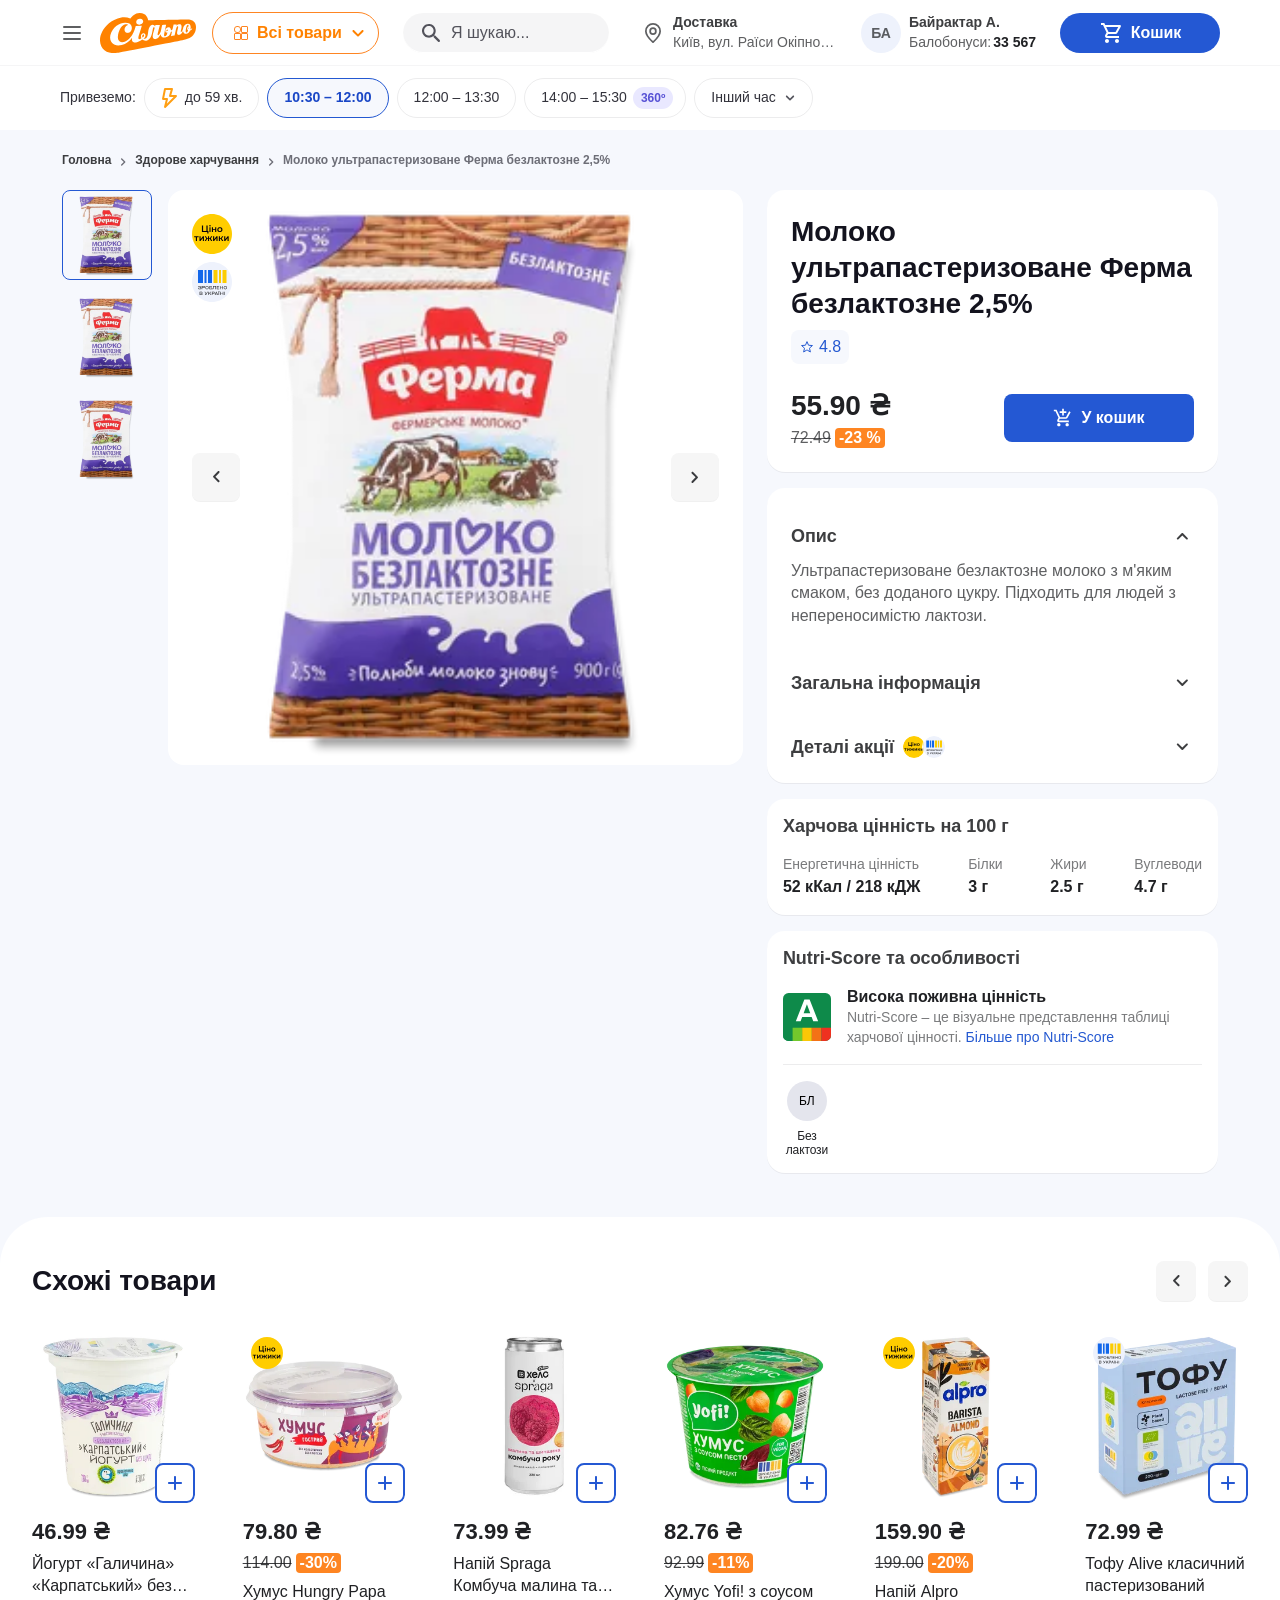
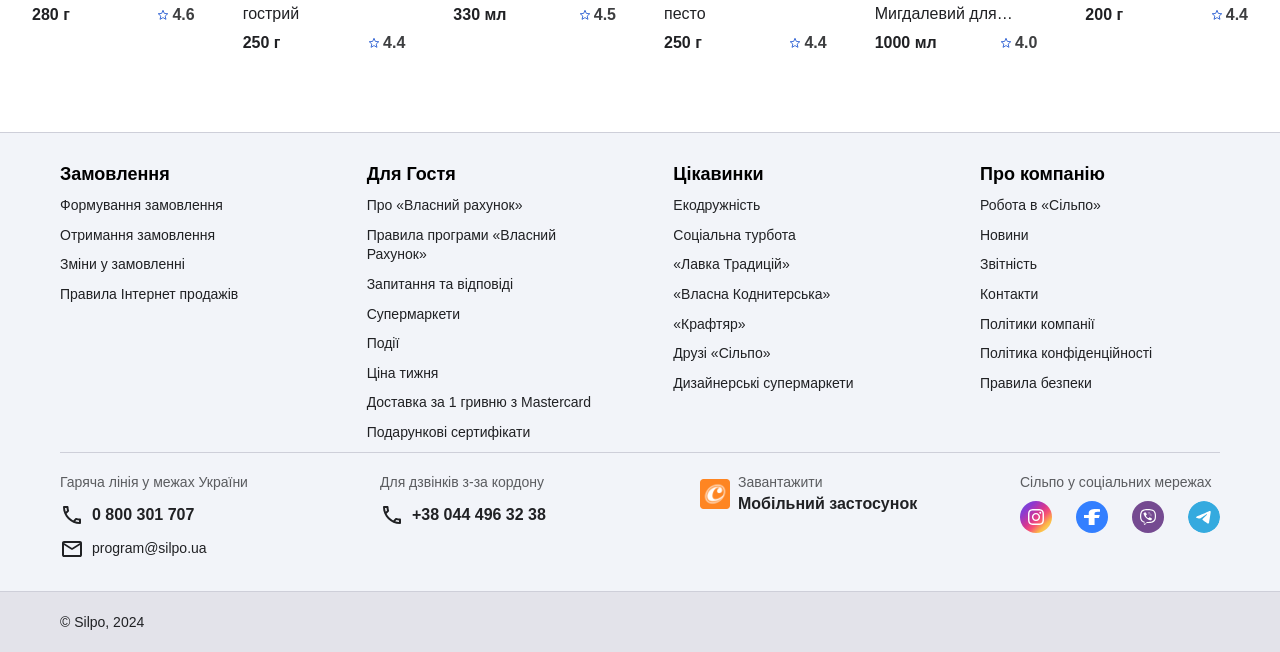
==== commit f2665fcd: "Split nutrients card, ground tags in real attribute taxonomy, add demo switcher and sticky gallery -" ====
--- a/docs/product-2.html
+++ b/docs/product-2.html
@@ -177,6 +177,10 @@
             <span class="pdp-nutrients-amount" id="pdp-nutrients-carbs"></span>
           </div>
         </div>
+      </div>
+
+      <div class="pdp-nutrients-card">
+        <p class="pdp-nutrients-title">Nutri-Score та особливості</p>
         <div class="pdp-nutrients-score-row" id="pdp-nutrients-score-row"></div>
         <div class="pdp-nutrients-tags-row" id="pdp-nutrients-tags"></div>
       </div>
--- a/docs/styles.css
+++ b/docs/styles.css
@@ -1133,6 +1133,9 @@
   max-width: 775px;
   flex-shrink: 1;
   min-width: 0;
+  position: sticky;
+  top: 83px;
+  align-self: flex-start;
 }
 .pdp-thumbs {
   display: flex;
@@ -1490,8 +1493,6 @@
   align-items: center;
   gap: 16px;
   width: 100%;
-  padding-top: 16px;
-  border-top: 1px solid rgba(19, 19, 30, 0.08);
 }
 .pdp-nutrients-score-icon {
   flex-shrink: 0;
@@ -1996,6 +1997,7 @@
     max-width: none;
     flex-direction: column;
     gap: 8px;
+    position: static;
   }
   .pdp-info {
     width: 100%;
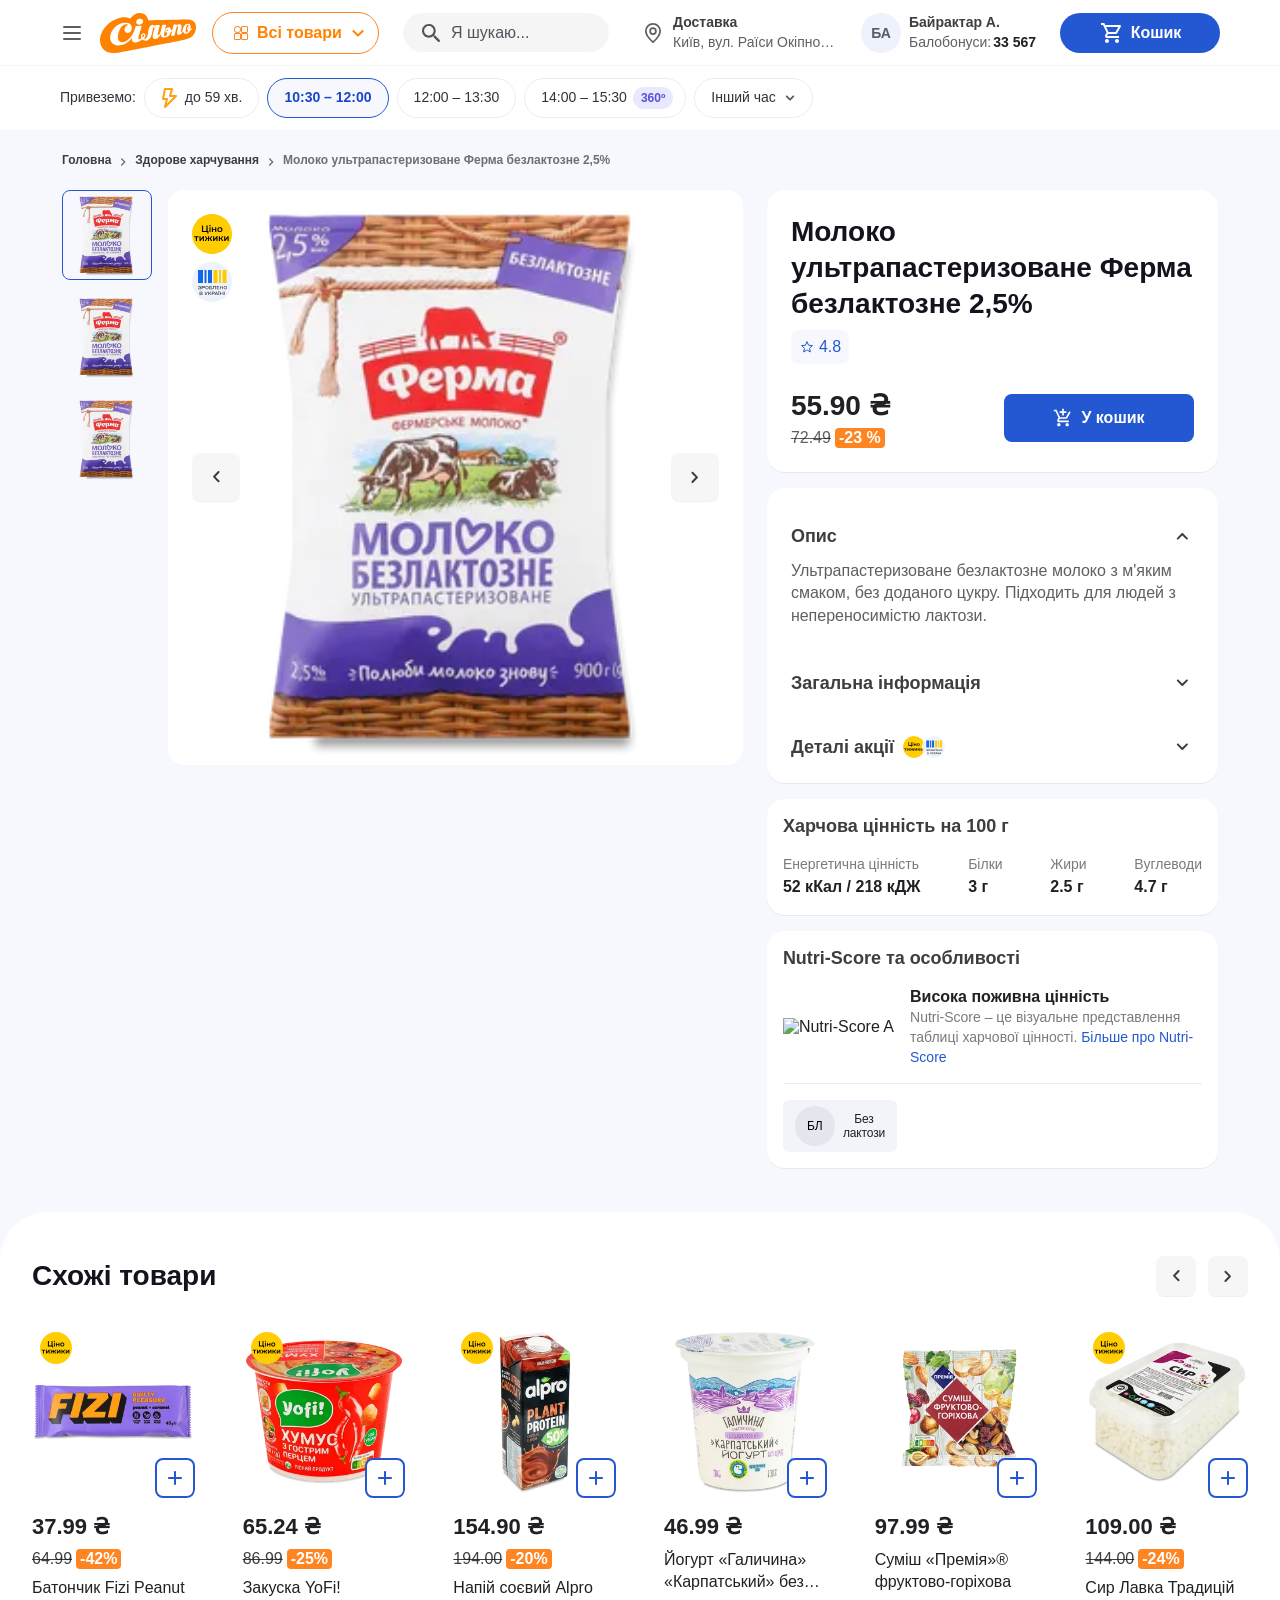
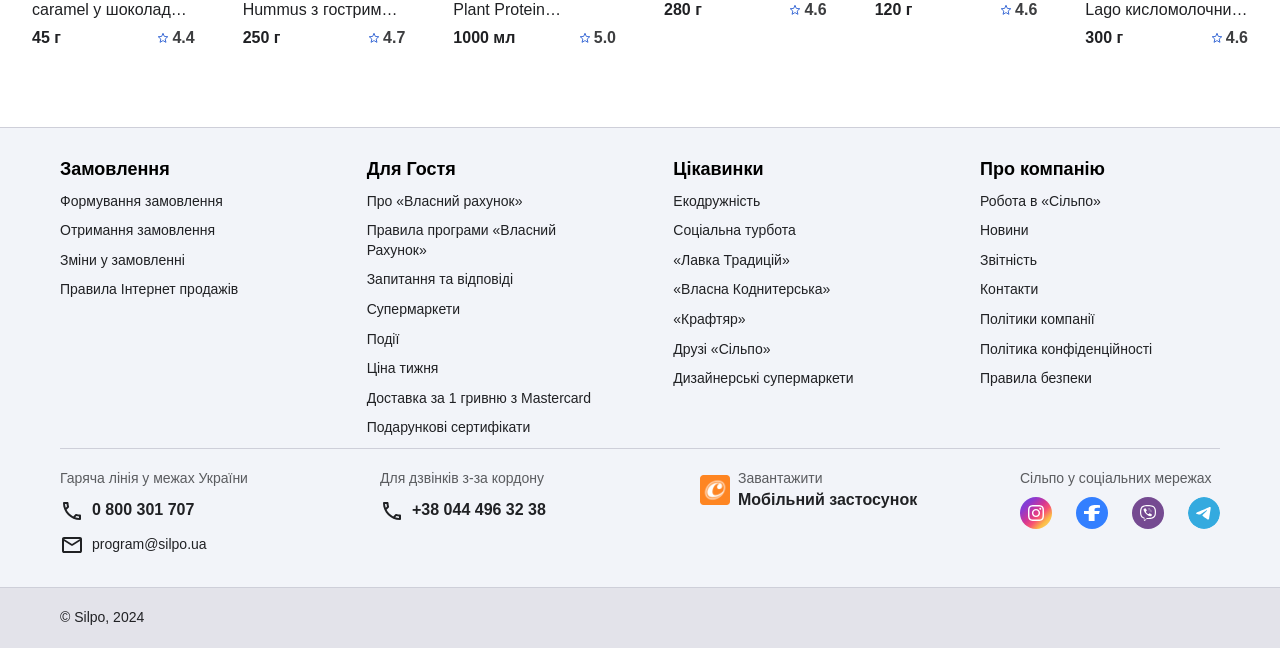
==== commit 905a9d8a: "Restructure demo variants; add plated card redesign + third variant - index.html/product.html restor" ====
--- a/docs/product-2.html
+++ b/docs/product-2.html
@@ -6,7 +6,7 @@
 <title id="page-title">Товар — Сільпо</title>
 <link rel="stylesheet" href="styles.css" />
 </head>
-<body class="pdp-body">
+<body class="pdp-body pdp-plated">
 
   <div class="pdp-header-bar">
   <header class="header-row">
--- a/docs/styles.css
+++ b/docs/styles.css
@@ -390,6 +390,7 @@
   align-items: center;
   justify-content: center;
   padding: 16px;
+  cursor: pointer;
 }
 .main-banner img.bg {
   position: absolute;
@@ -572,6 +573,7 @@
 }
 .product-card {
   width: auto;
+  min-width: 0;
   background: #ffffff;
 }
 .product-image {
@@ -669,7 +671,7 @@
   display: flex;
   align-items: center;
   gap: 4px;
-  width: 174px;
+  max-width: 174px;
   margin-top: 4px;
 }
 .old-price {
@@ -764,23 +766,149 @@
   letter-spacing: -0.1px;
   color: #000000;
 }
-.listing-tag.lg {
-  width: 28px;
-  height: 28px;
-}
-.listing-tag.lg .listing-tag-code {
-  font-size: 10px;
+/* ===== Listing plated cards (index-2.html, index-3.html) ===== */
+/* Full-bleed grey band from the banner through "Показати ще", regardless of
+   the .page 1440px column — same breakout technique as .header-row::after. */
+/* Full-bleed white sticky header bar: a direct child of body (like
+   .pdp-header-bar on the PDP), so it isn't constrained by .page's 1440px
+   column and the grey band scrolling underneath never shows through it. */
+.listing-header-bar {
+  position: sticky;
+  top: 0;
+  z-index: 50;
+  width: 100%;
+  background: #ffffff;
+}
+.listing-grey-band {
+  position: relative;
+  left: 50%;
+  right: 50%;
+  width: 100vw;
+  margin-left: -50vw;
+  margin-right: -50vw;
+  background: var(--blue-50);
+}
+.listing-grey-band-inner {
+  max-width: 1440px;
+  margin: 0 auto;
+}
+.listing-plated .banners,
+.listing-plated .category-chips {
+  background: transparent;
+}
+.listing-plated .product-row {
+  gap: 8px;
+  margin-bottom: 8px;
+}
+@media (min-width: 1024px) {
+  .listing-plated .product-row {
+    grid-template-columns: repeat(5, 1fr);
+  }
+}
+.listing-plated .show-more-btn,
+.listing-plated .page-btn {
+  background: none;
+}
+.listing-plated .pagination {
+  padding-bottom: 32px;
+}
+.listing-plated .also-searching {
+  padding-top: 40px;
+}
+.listing-plated .product-badges {
+  left: 4px;
+  top: 4px;
+}
+.listing-plated .product-nutriscore-overlay {
+  position: absolute;
+  left: 0;
+  bottom: 0;
+}
+.listing-plated .product-image {
+  overflow: visible;
+}
+.listing-plated .product-image img.photo {
+  border-radius: 8px;
+}
+.listing-plated .product-tags-rating {
+  display: flex;
+  flex-wrap: wrap;
+  justify-content: space-between;
+  align-items: center;
+  gap: 8px;
+}
+.listing-plated .listing-tags {
+  flex-wrap: wrap;
+}
+.listing-plated .listing-tag {
+  width: auto;
+  height: auto;
+  min-width: 0;
+  padding: 3px 6px;
+  border-radius: 4px;
+  background: var(--additional-100);
+  font-size: 12px;
+  font-weight: 500;
+  color: #000000;
+  text-align: center;
+}
+.listing-plated .product-card {
+  display: flex;
+  flex-direction: column;
+  background: #ffffff;
+  border-radius: 16px;
+  padding: 12px;
+  box-shadow: 0 1px 0 rgba(0, 0, 0, 0.06);
+}
+.listing-plated .product-content {
+  flex: 1;
+}
+.listing-plated .product-tags-rating {
+  margin-top: auto;
+}
+.listing-plated .product-price {
+  font-size: 20px;
+}
+.listing-plated .product-name {
+  font-size: 16px;
+}
+.listing-plated .old-price,
+.listing-plated .discount-tag,
+.listing-plated .product-weight,
+.listing-plated .product-rating span {
+  font-size: 14px;
+}
+
+/* ===== Listing plated cards, Nutri-Score moved below the fold
+   (index-3.html only) — Nutri-Score on its own labelled row, tags and
+   rating on the row below, both under a light grey divider instead of
+   overlaying the photo. ===== */
+.listing-nutriscore-bottom .product-nutri-block {
+  display: flex;
+  flex-direction: column;
+  gap: 8px;
+  margin-top: auto;
+  border-top: 1px solid rgba(19, 19, 30, 0.08);
+  padding-top: 8px;
+}
+.listing-nutriscore-bottom .product-tags-rating {
+  margin-top: 0;
+}
+.listing-nutriscore-bottom .product-nutriscore-row {
+  display: flex;
+  align-items: center;
+  gap: 8px;
+}
+.listing-nutriscore-bottom .product-nutriscore-label {
+  font-size: 12px;
+  font-weight: 500;
+  color: rgba(32, 33, 36, 0.6);
 }
 
 /* ===== Nutri-Score ===== */
 .nutri-score-badge {
-  height: 30px;
+  height: 28px;
   width: auto;
-  flex-shrink: 0;
-}
-.nutri-score-badge-square {
-  width: 24px;
-  height: 24px;
   flex-shrink: 0;
 }
 
@@ -1174,6 +1302,7 @@
   flex: 1 1 0;
   min-width: 0;
   background: #ffffff;
+  cursor: pointer;
 }
 .pdp-main-photo > img {
   width: 100%;
@@ -1497,10 +1626,6 @@
 .pdp-nutrients-score-icon {
   flex-shrink: 0;
 }
-.pdp-nutrients-score-icon.square {
-  width: 48px;
-  height: 48px;
-}
 .pdp-nutrients-score-icon.pill {
   height: 56px;
   width: auto;
@@ -1565,6 +1690,24 @@
   line-height: 1.17;
   color: var(--text-primary);
   text-align: center;
+}
+
+/* Plated PDP (product-2.html): nutrient tags as full-text pills, like the
+   plated listing's .listing-tag but a size up. */
+.pdp-plated .pdp-nutrients-tags-row {
+  flex-wrap: wrap;
+  gap: 8px;
+}
+.pdp-plated .pdp-nutrients-tag {
+  width: auto;
+  height: auto;
+  flex-direction: row;
+  padding: 6px 12px;
+  border-radius: 6px;
+  background: var(--additional-100);
+  font-size: 14px;
+  font-weight: 500;
+  color: #000000;
 }
 
 .pdp-similar {
@@ -2148,7 +2291,8 @@
   .product-row {
     grid-template-columns: repeat(2, 1fr);
   }
-  .product-name {
+  .product-name,
+  .listing-plated .product-name {
     font-size: 14px;
     line-height: 1.25;
     max-height: 36px;
